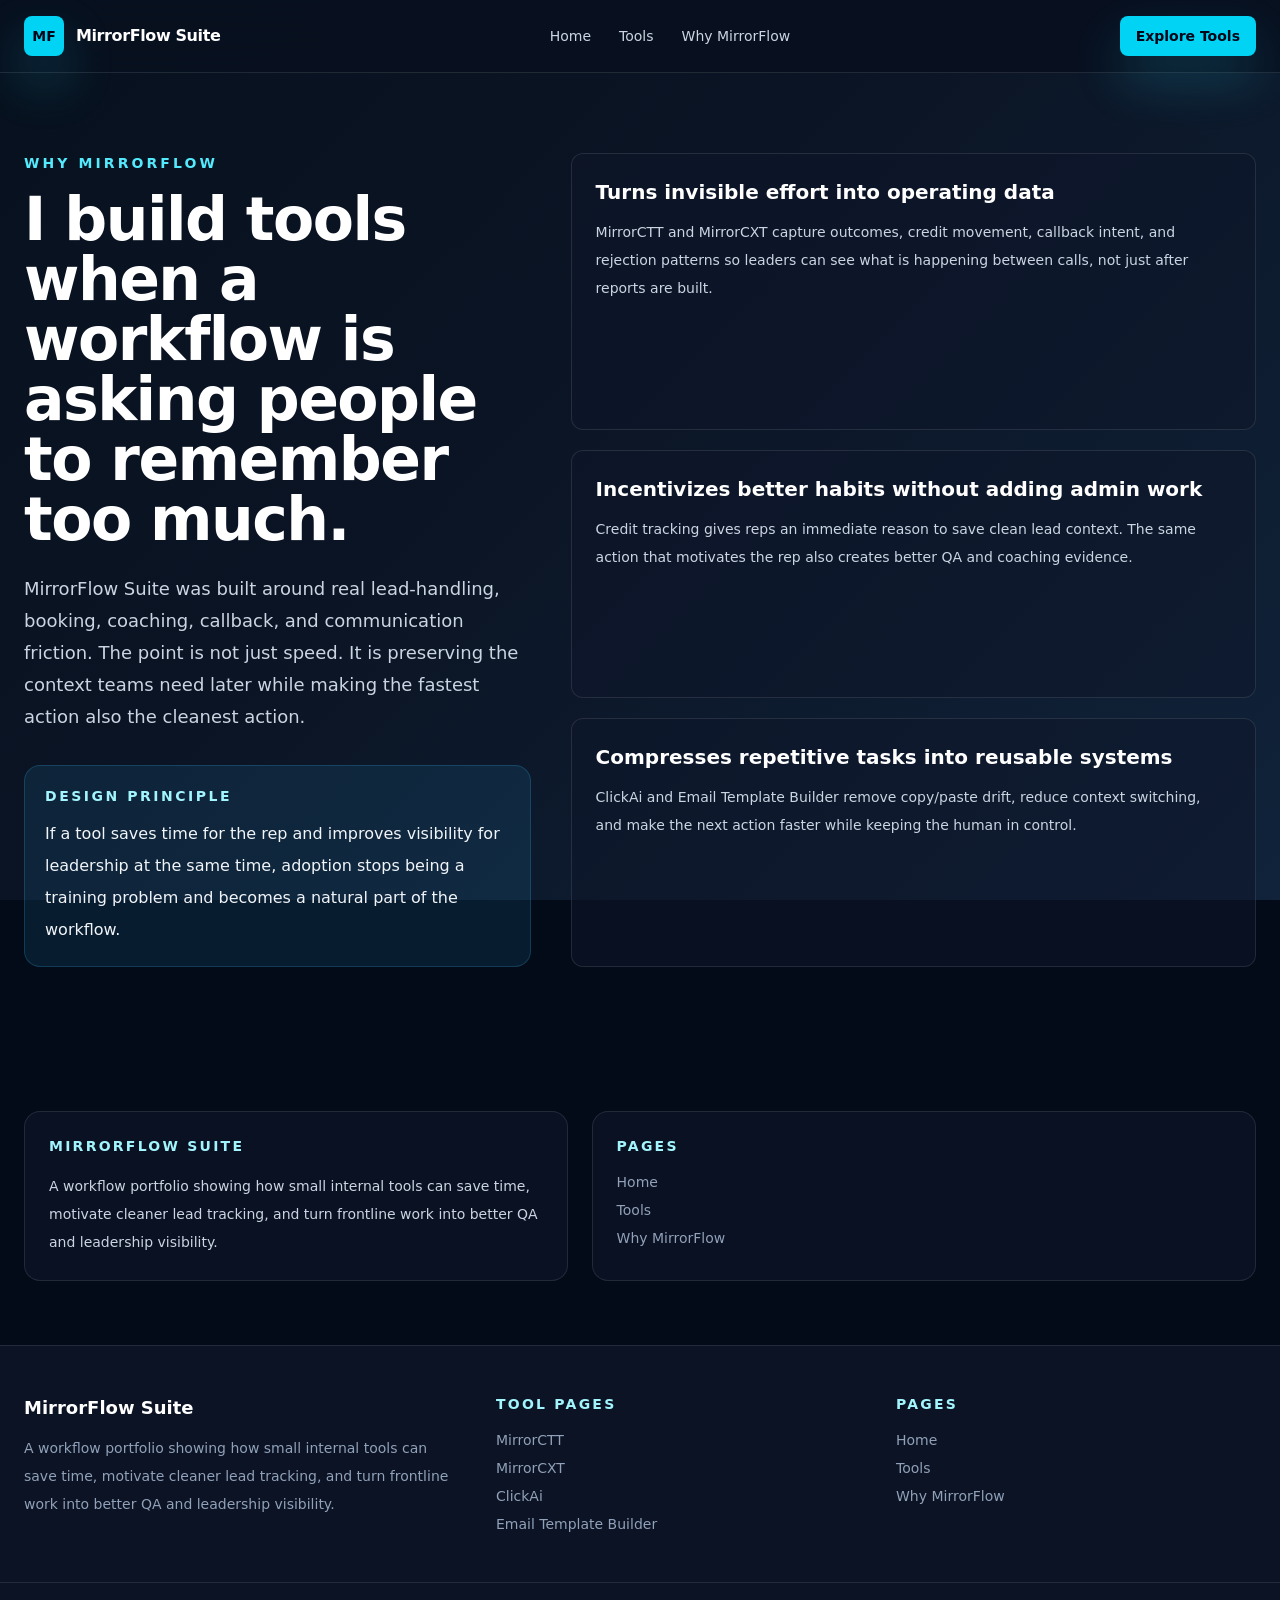
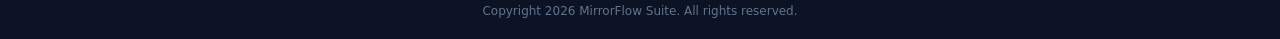
==== about/index.html @ 6e7aa5e3 "Merge MirrorFlow portfolio into privacy policy site" ====
<!doctype html>
<html lang="en">
  <head>
    <meta charset="UTF-8" />
    <meta name="viewport" content="width=device-width, initial-scale=1.0" />
    <meta name="description" content="MirrorFlow Suite is a portfolio of workflow tools that save time, incentivize cleaner lead tracking, and turn frontline work into QA and leadership visibility." />
    <title>Why MirrorFlow | MirrorFlow Suite</title>
    <link rel="stylesheet" crossorigin href="../assets/main-Bpl_9lqr.css">
    <link rel="stylesheet" href="../assets/site.css">
  </head>
  <body class="min-h-screen overflow-hidden bg-[#07111e] text-slate-100">
    <div class="pointer-events-none fixed inset-0 bg-page-hero"></div>
    <div class="pointer-events-none fixed inset-0 opacity-[0.08] bg-grid-lines"></div>
    <header class="sticky top-0 z-40 border-b border-white/10 bg-[#08111f]/88 backdrop-blur-xl">
      <nav class="mx-auto flex max-w-7xl items-center justify-between gap-4 px-5 py-4 sm:px-6 lg:px-8">
        <a href="../index.html" class="flex items-center gap-3">
          <span class="grid h-10 w-10 place-items-center rounded-lg bg-cyan-400 text-sm font-black text-slate-950 shadow-lg shadow-cyan-400/25">MF</span>
          <span class="text-base font-semibold tracking-tight text-white">MirrorFlow Suite</span>
        </a>
        <div class="hidden items-center gap-7 md:flex">
          <a href="../index.html" class="text-sm font-medium text-slate-300 transition hover:text-cyan-200">Home</a>
          <a href="../tools/index.html" class="text-sm font-medium text-slate-300 transition hover:text-cyan-200">Tools</a>
          <a href="index.html" class="text-sm font-medium text-slate-300 transition hover:text-cyan-200">Why MirrorFlow</a>
        </div>
        <a href="../tools/mirrorctt/index.html" class="inline-flex min-h-10 items-center justify-center rounded-lg bg-cyan-400 px-4 text-sm font-bold text-slate-950 shadow-lg shadow-cyan-400/20 transition hover:-translate-y-0.5 hover:bg-cyan-300">Explore Tools</a>
      </nav>
      <div class="border-t border-white/10 px-5 py-3 md:hidden">
        <div class="mx-auto flex max-w-7xl justify-between gap-3">
          <a href="../index.html" class="text-sm font-medium text-slate-300 transition hover:text-cyan-200">Home</a>
          <a href="../tools/index.html" class="text-sm font-medium text-slate-300 transition hover:text-cyan-200">Tools</a>
          <a href="index.html" class="text-sm font-medium text-slate-300 transition hover:text-cyan-200">Why MirrorFlow</a>
        </div>
      </div>
    </header>
    <main class="relative">
      <section class="mx-auto grid max-w-7xl gap-10 px-5 py-16 sm:px-6 lg:grid-cols-[0.85fr_1.15fr] lg:px-8 lg:py-20">
        <div>
          <p class="text-sm font-bold uppercase tracking-[0.22em] text-cyan-300">Why MirrorFlow</p>
          <h1 class="mt-4 text-5xl font-semibold tracking-tight text-white sm:text-6xl">I build tools when a workflow is asking people to remember too much.</h1>
          <p class="mt-6 text-lg leading-8 text-slate-300">MirrorFlow Suite was built around real lead-handling, booking, coaching, callback, and communication friction. The point is not just speed. It is preserving the context teams need later while making the fastest action also the cleanest action.</p>
          <div class="mt-8 rounded-2xl border border-cyan-300/20 bg-cyan-300/10 p-5">
            <p class="text-sm font-black uppercase tracking-[0.18em] text-cyan-200">Design principle</p>
            <p class="mt-3 text-base leading-8 text-slate-100">If a tool saves time for the rep and improves visibility for leadership at the same time, adoption stops being a training problem and becomes a natural part of the workflow.</p>
          </div>
        </div>
        <div class="grid gap-5">
          <article class="rounded-xl border border-white/10 bg-slate-950/55 p-6">
            <h2 class="text-xl font-semibold text-white">Turns invisible effort into operating data</h2>
            <p class="mt-3 text-sm leading-7 text-slate-300">MirrorCTT and MirrorCXT capture outcomes, credit movement, callback intent, and rejection patterns so leaders can see what is happening between calls, not just after reports are built.</p>
          </article>
          <article class="rounded-xl border border-white/10 bg-slate-950/55 p-6">
            <h2 class="text-xl font-semibold text-white">Incentivizes better habits without adding admin work</h2>
            <p class="mt-3 text-sm leading-7 text-slate-300">Credit tracking gives reps an immediate reason to save clean lead context. The same action that motivates the rep also creates better QA and coaching evidence.</p>
          </article>
          <article class="rounded-xl border border-white/10 bg-slate-950/55 p-6">
            <h2 class="text-xl font-semibold text-white">Compresses repetitive tasks into reusable systems</h2>
            <p class="mt-3 text-sm leading-7 text-slate-300">ClickAi and Email Template Builder remove copy/paste drift, reduce context switching, and make the next action faster while keeping the human in control.</p>
          </article>
        </div>
      </section>
      <section class="mx-auto max-w-7xl px-5 py-16 sm:px-6 lg:px-8">
        <div class="grid gap-6 lg:grid-cols-[0.9fr_1.1fr]">
          <div class="rounded-2xl border border-white/10 bg-slate-950/60 p-6">
            <p class="text-sm font-semibold uppercase tracking-[0.16em] text-cyan-200">MirrorFlow Suite</p>
            <p class="mt-4 text-sm leading-7 text-slate-300">A workflow portfolio showing how small internal tools can save time, motivate cleaner lead tracking, and turn frontline work into better QA and leadership visibility.</p>
          </div>
          <div class="rounded-2xl border border-white/10 bg-slate-950/60 p-6">
            <p class="text-sm font-semibold uppercase tracking-[0.16em] text-cyan-200">Pages</p>
            <div class="mt-4 grid gap-2">
              <a href="../index.html" class="text-sm text-slate-400 hover:text-cyan-200">Home</a>
              <a href="../tools/index.html" class="text-sm text-slate-400 hover:text-cyan-200">Tools</a>
              <a href="index.html" class="text-sm text-slate-400 hover:text-cyan-200">Why MirrorFlow</a>
            </div>
          </div>
        </div>
      </section>
    </main>
    <footer class="relative border-t border-white/10 bg-slate-950/70">
      <div class="mx-auto grid max-w-7xl gap-10 px-5 py-12 sm:px-6 md:grid-cols-[1.2fr_1fr_1fr] lg:px-8">
        <div>
          <p class="text-lg font-semibold text-white">MirrorFlow Suite</p>
          <p class="mt-3 max-w-md text-sm leading-7 text-slate-400">A workflow portfolio showing how small internal tools can save time, motivate cleaner lead tracking, and turn frontline work into better QA and leadership visibility.</p>
        </div>
        <div>
          <p class="text-sm font-semibold uppercase tracking-[0.16em] text-cyan-200">Tool pages</p>
          <div class="mt-4 grid gap-2">
            <a href="../tools/mirrorctt/index.html" class="text-sm text-slate-400 hover:text-cyan-200">MirrorCTT</a>
            <a href="../tools/mirrorcxt/index.html" class="text-sm text-slate-400 hover:text-cyan-200">MirrorCXT</a>
            <a href="../tools/clickai/index.html" class="text-sm text-slate-400 hover:text-cyan-200">ClickAi</a>
            <a href="../tools/email-template-builder/index.html" class="text-sm text-slate-400 hover:text-cyan-200">Email Template Builder</a>
          </div>
        </div>
        <div>
          <p class="text-sm font-semibold uppercase tracking-[0.16em] text-cyan-200">Pages</p>
          <div class="mt-4 grid gap-2">
            <a href="../index.html" class="text-sm text-slate-400 hover:text-cyan-200">Home</a>
            <a href="../tools/index.html" class="text-sm text-slate-400 hover:text-cyan-200">Tools</a>
            <a href="index.html" class="text-sm text-slate-400 hover:text-cyan-200">Why MirrorFlow</a>
          </div>
        </div>
      </div>
      <div class="border-t border-white/10 px-5 py-5 text-center text-xs text-slate-500">Copyright 2026 MirrorFlow Suite. All rights reserved.</div>
    </footer>
  </body>
</html>
---- assets/main-Bpl_9lqr.css ----
/*! tailwindcss v4.2.1 | MIT License | https://tailwindcss.com */
@layer properties{@supports (((-webkit-hyphens:none)) and (not (margin-trim:inline))) or ((-moz-orient:inline) and (not (color:rgb(from red r g b)))){*,:before,:after,::backdrop{--tw-border-style:solid;--tw-gradient-position:initial;--tw-gradient-from:#0000;--tw-gradient-via:#0000;--tw-gradient-to:#0000;--tw-gradient-stops:initial;--tw-gradient-via-stops:initial;--tw-gradient-from-position:0%;--tw-gradient-via-position:50%;--tw-gradient-to-position:100%;--tw-leading:initial;--tw-font-weight:initial;--tw-tracking:initial;--tw-shadow:0 0 #0000;--tw-shadow-color:initial;--tw-shadow-alpha:100%;--tw-inset-shadow:0 0 #0000;--tw-inset-shadow-color:initial;--tw-inset-shadow-alpha:100%;--tw-ring-color:initial;--tw-ring-shadow:0 0 #0000;--tw-inset-ring-color:initial;--tw-inset-ring-shadow:0 0 #0000;--tw-ring-inset:initial;--tw-ring-offset-width:0px;--tw-ring-offset-color:#fff;--tw-ring-offset-shadow:0 0 #0000;--tw-backdrop-blur:initial;--tw-backdrop-brightness:initial;--tw-backdrop-contrast:initial;--tw-backdrop-grayscale:initial;--tw-backdrop-hue-rotate:initial;--tw-backdrop-invert:initial;--tw-backdrop-opacity:initial;--tw-backdrop-saturate:initial;--tw-backdrop-sepia:initial;--tw-translate-x:0;--tw-translate-y:0;--tw-translate-z:0}}}@layer theme{:root,:host{--font-sans:ui-sans-serif, system-ui, sans-serif, "Apple Color Emoji", "Segoe UI Emoji", "Segoe UI Symbol", "Noto Color Emoji";--font-mono:ui-monospace, SFMono-Regular, Menlo, Monaco, Consolas, "Liberation Mono", "Courier New", monospace;--color-amber-100:oklch(96.2% .059 95.617);--color-amber-200:oklch(92.4% .12 95.746);--color-emerald-200:oklch(90.5% .093 164.15);--color-emerald-300:oklch(84.5% .143 164.978);--color-emerald-500:oklch(69.6% .17 162.48);--color-teal-400:oklch(77.7% .152 181.912);--color-teal-500:oklch(70.4% .14 182.503);--color-cyan-100:oklch(95.6% .045 203.388);--color-cyan-200:oklch(91.7% .08 205.041);--color-cyan-300:oklch(86.5% .127 207.078);--color-cyan-400:oklch(78.9% .154 211.53);--color-sky-600:oklch(58.8% .158 241.966);--color-blue-600:oklch(54.6% .245 262.881);--color-violet-500:oklch(60.6% .25 292.717);--color-slate-100:oklch(96.8% .007 247.896);--color-slate-200:oklch(92.9% .013 255.508);--color-slate-300:oklch(86.9% .022 252.894);--color-slate-400:oklch(70.4% .04 256.788);--color-slate-500:oklch(55.4% .046 257.417);--color-slate-950:oklch(12.9% .042 264.695);--color-black:#000;--color-white:#fff;--spacing:.25rem;--container-md:28rem;--container-2xl:42rem;--container-3xl:48rem;--container-4xl:56rem;--container-7xl:80rem;--text-xs:.75rem;--text-xs--line-height:calc(1 / .75);--text-sm:.875rem;--text-sm--line-height:calc(1.25 / .875);--text-base:1rem;--text-base--line-height:calc(1.5 / 1);--text-lg:1.125rem;--text-lg--line-height:calc(1.75 / 1.125);--text-xl:1.25rem;--text-xl--line-height:calc(1.75 / 1.25);--text-2xl:1.5rem;--text-2xl--line-height:calc(2 / 1.5);--text-3xl:1.875rem;--text-3xl--line-height:calc(2.25 / 1.875);--text-4xl:2.25rem;--text-4xl--line-height:calc(2.5 / 2.25);--text-5xl:3rem;--text-5xl--line-height:1;--text-6xl:3.75rem;--text-6xl--line-height:1;--text-7xl:4.5rem;--text-7xl--line-height:1;--font-weight-medium:500;--font-weight-semibold:600;--font-weight-bold:700;--font-weight-black:900;--tracking-tight:-.025em;--radius-lg:.5rem;--radius-xl:.75rem;--radius-2xl:1rem;--blur-xl:24px;--default-transition-duration:.15s;--default-transition-timing-function:cubic-bezier(.4, 0, .2, 1);--default-font-family:var(--font-sans);--default-mono-font-family:var(--font-mono)}}@layer base{*,:after,:before,::backdrop{box-sizing:border-box;border:0 solid;margin:0;padding:0}::file-selector-button{box-sizing:border-box;border:0 solid;margin:0;padding:0}html,:host{-webkit-text-size-adjust:100%;tab-size:4;line-height:1.5;font-family:var(--default-font-family,ui-sans-serif, system-ui, sans-serif, "Apple Color Emoji", "Segoe UI Emoji", "Segoe UI Symbol", "Noto Color Emoji");font-feature-settings:var(--default-font-feature-settings,normal);font-variation-settings:var(--default-font-variation-settings,normal);-webkit-tap-highlight-color:transparent}hr{height:0;color:inherit;border-top-width:1px}abbr:where([title]){-webkit-text-decoration:underline dotted;text-decoration:underline dotted}h1,h2,h3,h4,h5,h6{font-size:inherit;font-weight:inherit}a{color:inherit;-webkit-text-decoration:inherit;-webkit-text-decoration:inherit;-webkit-text-decoration:inherit;-webkit-text-decoration:inherit;text-decoration:inherit}b,strong{font-weight:bolder}code,kbd,samp,pre{font-family:var(--default-mono-font-family,ui-monospace, SFMono-Regular, Menlo, Monaco, Consolas, "Liberation Mono", "Courier New", monospace);font-feature-settings:var(--default-mono-font-feature-settings,normal);font-variation-settings:var(--default-mono-font-variation-settings,normal);font-size:1em}small{font-size:80%}sub,sup{vertical-align:baseline;font-size:75%;line-height:0;position:relative}sub{bottom:-.25em}sup{top:-.5em}table{text-indent:0;border-color:inherit;border-collapse:collapse}:-moz-focusring{outline:auto}progress{vertical-align:baseline}summary{display:list-item}ol,ul,menu{list-style:none}img,svg,video,canvas,audio,iframe,embed,object{vertical-align:middle;display:block}img,video{max-width:100%;height:auto}button,input,select,optgroup,textarea{font:inherit;font-feature-settings:inherit;font-variation-settings:inherit;letter-spacing:inherit;color:inherit;opacity:1;background-color:#0000;border-radius:0}::file-selector-button{font:inherit;font-feature-settings:inherit;font-variation-settings:inherit;letter-spacing:inherit;color:inherit;opacity:1;background-color:#0000;border-radius:0}:where(select:is([multiple],[size])) optgroup{font-weight:bolder}:where(select:is([multiple],[size])) optgroup option{padding-inline-start:20px}::file-selector-button{margin-inline-end:4px}::placeholder{opacity:1}@supports (not ((-webkit-appearance:-apple-pay-button))) or (contain-intrinsic-size:1px){::placeholder{color:currentColor}@supports (color:color-mix(in lab, red, red)){::placeholder{color:color-mix(in oklab, currentcolor 50%, transparent)}}}textarea{resize:vertical}::-webkit-search-decoration{-webkit-appearance:none}::-webkit-date-and-time-value{min-height:1lh;text-align:inherit}::-webkit-datetime-edit{display:inline-flex}::-webkit-datetime-edit-fields-wrapper{padding:0}::-webkit-datetime-edit{padding-block:0}::-webkit-datetime-edit-year-field{padding-block:0}::-webkit-datetime-edit-month-field{padding-block:0}::-webkit-datetime-edit-day-field{padding-block:0}::-webkit-datetime-edit-hour-field{padding-block:0}::-webkit-datetime-edit-minute-field{padding-block:0}::-webkit-datetime-edit-second-field{padding-block:0}::-webkit-datetime-edit-millisecond-field{padding-block:0}::-webkit-datetime-edit-meridiem-field{padding-block:0}::-webkit-calendar-picker-indicator{line-height:1}:-moz-ui-invalid{box-shadow:none}button,input:where([type=button],[type=reset],[type=submit]){appearance:button}::file-selector-button{appearance:button}::-webkit-inner-spin-button{height:auto}::-webkit-outer-spin-button{height:auto}[hidden]:where(:not([hidden=until-found])){display:none!important}}@layer components;@layer utilities{.pointer-events-none{pointer-events:none}.invisible{visibility:hidden}.visible{visibility:visible}.absolute{position:absolute}.fixed{position:fixed}.relative{position:relative}.sticky{position:sticky}.inset-0{inset:calc(var(--spacing) * 0)}.top-0{top:calc(var(--spacing) * 0)}.right-0{right:calc(var(--spacing) * 0)}.bottom-0{bottom:calc(var(--spacing) * 0)}.left-0{left:calc(var(--spacing) * 0)}.z-40{z-index:40}.mx-auto{margin-inline:auto}.mt-1{margin-top:calc(var(--spacing) * 1)}.mt-2{margin-top:calc(var(--spacing) * 2)}.mt-3{margin-top:calc(var(--spacing) * 3)}.mt-4{margin-top:calc(var(--spacing) * 4)}.mt-5{margin-top:calc(var(--spacing) * 5)}.mt-6{margin-top:calc(var(--spacing) * 6)}.mt-7{margin-top:calc(var(--spacing) * 7)}.mt-8{margin-top:calc(var(--spacing) * 8)}.mt-10{margin-top:calc(var(--spacing) * 10)}.mt-12{margin-top:calc(var(--spacing) * 12)}.mb-4{margin-bottom:calc(var(--spacing) * 4)}.block{display:block}.contents{display:contents}.flex{display:flex}.grid{display:grid}.hidden{display:none}.inline-flex{display:inline-flex}.h-5{height:calc(var(--spacing) * 5)}.h-6{height:calc(var(--spacing) * 6)}.h-7{height:calc(var(--spacing) * 7)}.h-8{height:calc(var(--spacing) * 8)}.h-9{height:calc(var(--spacing) * 9)}.h-10{height:calc(var(--spacing) * 10)}.h-12{height:calc(var(--spacing) * 12)}.h-14{height:calc(var(--spacing) * 14)}.h-full{height:100%}.h-px{height:1px}.max-h-\[560px\]{max-height:560px}.min-h-10{min-height:calc(var(--spacing) * 10)}.min-h-12{min-height:calc(var(--spacing) * 12)}.min-h-screen{min-height:100vh}.w-5{width:calc(var(--spacing) * 5)}.w-6{width:calc(var(--spacing) * 6)}.w-7{width:calc(var(--spacing) * 7)}.w-8{width:calc(var(--spacing) * 8)}.w-9{width:calc(var(--spacing) * 9)}.w-10{width:calc(var(--spacing) * 10)}.w-12{width:calc(var(--spacing) * 12)}.w-14{width:calc(var(--spacing) * 14)}.w-full{width:100%}.max-w-2xl{max-width:var(--container-2xl)}.max-w-3xl{max-width:var(--container-3xl)}.max-w-4xl{max-width:var(--container-4xl)}.max-w-7xl{max-width:var(--container-7xl)}.max-w-md{max-width:var(--container-md)}.min-w-0{min-width:calc(var(--spacing) * 0)}.flex-1{flex:1}.flex-\[2\]{flex:2}.shrink-0{flex-shrink:0}.grid-cols-3{grid-template-columns:repeat(3,minmax(0,1fr))}.flex-col{flex-direction:column}.flex-wrap{flex-wrap:wrap}.place-items-center{place-items:center}.items-center{align-items:center}.items-start{align-items:flex-start}.justify-between{justify-content:space-between}.justify-center{justify-content:center}.gap-2{gap:calc(var(--spacing) * 2)}.gap-3{gap:calc(var(--spacing) * 3)}.gap-4{gap:calc(var(--spacing) * 4)}.gap-5{gap:calc(var(--spacing) * 5)}.gap-6{gap:calc(var(--spacing) * 6)}.gap-7{gap:calc(var(--spacing) * 7)}.gap-10{gap:calc(var(--spacing) * 10)}.gap-12{gap:calc(var(--spacing) * 12)}.overflow-hidden{overflow:hidden}.rounded-2xl{border-radius:var(--radius-2xl)}.rounded-\[28px\]{border-radius:28px}.rounded-full{border-radius:3.40282e38px}.rounded-lg{border-radius:var(--radius-lg)}.rounded-xl{border-radius:var(--radius-xl)}.border{border-style:var(--tw-border-style);border-width:1px}.border-y{border-block-style:var(--tw-border-style);border-block-width:1px}.border-t{border-top-style:var(--tw-border-style);border-top-width:1px}.border-b{border-bottom-style:var(--tw-border-style);border-bottom-width:1px}.border-amber-200\/20{border-color:#fee68533}@supports (color:color-mix(in lab, red, red)){.border-amber-200\/20{border-color:color-mix(in oklab, var(--color-amber-200) 20%, transparent)}}.border-cyan-300{border-color:var(--color-cyan-300)}.border-cyan-300\/20{border-color:#53eafd33}@supports (color:color-mix(in lab, red, red)){.border-cyan-300\/20{border-color:color-mix(in oklab, var(--color-cyan-300) 20%, transparent)}}.border-emerald-300\/30{border-color:#5ee9b54d}@supports (color:color-mix(in lab, red, red)){.border-emerald-300\/30{border-color:color-mix(in oklab, var(--color-emerald-300) 30%, transparent)}}.border-white\/10{border-color:#ffffff1a}@supports (color:color-mix(in lab, red, red)){.border-white\/10{border-color:color-mix(in oklab, var(--color-white) 10%, transparent)}}.border-white\/15{border-color:#ffffff26}@supports (color:color-mix(in lab, red, red)){.border-white\/15{border-color:color-mix(in oklab, var(--color-white) 15%, transparent)}}.bg-\[\#0b1322\]\/95{background-color:oklab(18.7439% -.00446909 -.0328422/.95)}.bg-\[\#111b2a\]\/90{background-color:oklab(22.0531% -.00670448 -.0323344/.9)}.bg-\[\#07111e\]{background-color:#07111e}.bg-\[\#08111f\]\/88{background-color:oklab(17.6997% -.00633704 -.0316639/.88)}.bg-amber-200\/\[0\.08\]{background-color:#fee68514}@supports (color:color-mix(in lab, red, red)){.bg-amber-200\/\[0\.08\]{background-color:color-mix(in oklab, var(--color-amber-200) 8%, transparent)}}.bg-cyan-300{background-color:var(--color-cyan-300)}.bg-cyan-300\/10{background-color:#53eafd1a}@supports (color:color-mix(in lab, red, red)){.bg-cyan-300\/10{background-color:color-mix(in oklab, var(--color-cyan-300) 10%, transparent)}}.bg-cyan-300\/\[0\.06\]{background-color:#53eafd0f}@supports (color:color-mix(in lab, red, red)){.bg-cyan-300\/\[0\.06\]{background-color:color-mix(in oklab, var(--color-cyan-300) 6%, transparent)}}.bg-cyan-400{background-color:var(--color-cyan-400)}.bg-emerald-300\/10{background-color:#5ee9b51a}@supports (color:color-mix(in lab, red, red)){.bg-emerald-300\/10{background-color:color-mix(in oklab, var(--color-emerald-300) 10%, transparent)}}.bg-slate-950{background-color:var(--color-slate-950)}.bg-slate-950\/55{background-color:#0206188c}@supports (color:color-mix(in lab, red, red)){.bg-slate-950\/55{background-color:color-mix(in oklab, var(--color-slate-950) 55%, transparent)}}.bg-slate-950\/60{background-color:#02061899}@supports (color:color-mix(in lab, red, red)){.bg-slate-950\/60{background-color:color-mix(in oklab, var(--color-slate-950) 60%, transparent)}}.bg-slate-950\/65{background-color:#020618a6}@supports (color:color-mix(in lab, red, red)){.bg-slate-950\/65{background-color:color-mix(in oklab, var(--color-slate-950) 65%, transparent)}}.bg-slate-950\/70{background-color:#020618b3}@supports (color:color-mix(in lab, red, red)){.bg-slate-950\/70{background-color:color-mix(in oklab, var(--color-slate-950) 70%, transparent)}}.bg-slate-950\/75{background-color:#020618bf}@supports (color:color-mix(in lab, red, red)){.bg-slate-950\/75{background-color:color-mix(in oklab, var(--color-slate-950) 75%, transparent)}}.bg-white\/10{background-color:#ffffff1a}@supports (color:color-mix(in lab, red, red)){.bg-white\/10{background-color:color-mix(in oklab, var(--color-white) 10%, transparent)}}.bg-white\/\[0\.03\]{background-color:#ffffff08}@supports (color:color-mix(in lab, red, red)){.bg-white\/\[0\.03\]{background-color:color-mix(in oklab, var(--color-white) 3%, transparent)}}.bg-white\/\[0\.04\]{background-color:#ffffff0a}@supports (color:color-mix(in lab, red, red)){.bg-white\/\[0\.04\]{background-color:color-mix(in oklab, var(--color-white) 4%, transparent)}}.bg-white\/\[0\.05\]{background-color:#ffffff0d}@supports (color:color-mix(in lab, red, red)){.bg-white\/\[0\.05\]{background-color:color-mix(in oklab, var(--color-white) 5%, transparent)}}.bg-white\/\[0\.06\]{background-color:#ffffff0f}@supports (color:color-mix(in lab, red, red)){.bg-white\/\[0\.06\]{background-color:color-mix(in oklab, var(--color-white) 6%, transparent)}}.bg-white\/\[0\.035\]{background-color:#ffffff09}@supports (color:color-mix(in lab, red, red)){.bg-white\/\[0\.035\]{background-color:color-mix(in oklab, var(--color-white) 3.5%, transparent)}}.bg-white\/\[0\.045\]{background-color:#ffffff0b}@supports (color:color-mix(in lab, red, red)){.bg-white\/\[0\.045\]{background-color:color-mix(in oklab, var(--color-white) 4.5%, transparent)}}.bg-gradient-to-br{--tw-gradient-position:to bottom right in oklab;background-image:linear-gradient(var(--tw-gradient-stops))}.bg-gradient-to-t{--tw-gradient-position:to top in oklab;background-image:linear-gradient(var(--tw-gradient-stops))}.\[background-image\:linear-gradient\(\#e2e8f0_1px\,transparent_1px\)\,linear-gradient\(90deg\,\#e2e8f0_1px\,transparent_1px\)\]{background-image:linear-gradient(#e2e8f0 1px,#0000 1px),linear-gradient(90deg,#e2e8f0 1px,#0000 1px)}.bg-\[linear-gradient\(135deg\,\#07111e_0\%\,\#0b1424_42\%\,\#10233a_100\%\)\]{background-image:linear-gradient(135deg,#07111e 0%,#0b1424 42%,#10233a 100%)}.from-blue-600{--tw-gradient-from:var(--color-blue-600);--tw-gradient-stops:var(--tw-gradient-via-stops,var(--tw-gradient-position), var(--tw-gradient-from) var(--tw-gradient-from-position), var(--tw-gradient-to) var(--tw-gradient-to-position))}.from-emerald-500{--tw-gradient-from:var(--color-emerald-500);--tw-gradient-stops:var(--tw-gradient-via-stops,var(--tw-gradient-position), var(--tw-gradient-from) var(--tw-gradient-from-position), var(--tw-gradient-to) var(--tw-gradient-to-position))}.from-sky-600{--tw-gradient-from:var(--color-sky-600);--tw-gradient-stops:var(--tw-gradient-via-stops,var(--tw-gradient-position), var(--tw-gradient-from) var(--tw-gradient-from-position), var(--tw-gradient-to) var(--tw-gradient-to-position))}.from-slate-950{--tw-gradient-from:var(--color-slate-950);--tw-gradient-stops:var(--tw-gradient-via-stops,var(--tw-gradient-position), var(--tw-gradient-from) var(--tw-gradient-from-position), var(--tw-gradient-to) var(--tw-gradient-to-position))}.from-teal-500{--tw-gradient-from:var(--color-teal-500);--tw-gradient-stops:var(--tw-gradient-via-stops,var(--tw-gradient-position), var(--tw-gradient-from) var(--tw-gradient-from-position), var(--tw-gradient-to) var(--tw-gradient-to-position))}.via-slate-950\/70{--tw-gradient-via:#020618b3}@supports (color:color-mix(in lab, red, red)){.via-slate-950\/70{--tw-gradient-via:color-mix(in oklab, var(--color-slate-950) 70%, transparent)}}.via-slate-950\/70{--tw-gradient-via-stops:var(--tw-gradient-position), var(--tw-gradient-from) var(--tw-gradient-from-position), var(--tw-gradient-via) var(--tw-gradient-via-position), var(--tw-gradient-to) var(--tw-gradient-to-position);--tw-gradient-stops:var(--tw-gradient-via-stops)}.to-cyan-300{--tw-gradient-to:var(--color-cyan-300);--tw-gradient-stops:var(--tw-gradient-via-stops,var(--tw-gradient-position), var(--tw-gradient-from) var(--tw-gradient-from-position), var(--tw-gradient-to) var(--tw-gradient-to-position))}.to-cyan-400{--tw-gradient-to:var(--color-cyan-400);--tw-gradient-stops:var(--tw-gradient-via-stops,var(--tw-gradient-position), var(--tw-gradient-from) var(--tw-gradient-from-position), var(--tw-gradient-to) var(--tw-gradient-to-position))}.to-teal-400{--tw-gradient-to:var(--color-teal-400);--tw-gradient-stops:var(--tw-gradient-via-stops,var(--tw-gradient-position), var(--tw-gradient-from) var(--tw-gradient-from-position), var(--tw-gradient-to) var(--tw-gradient-to-position))}.to-transparent{--tw-gradient-to:transparent;--tw-gradient-stops:var(--tw-gradient-via-stops,var(--tw-gradient-position), var(--tw-gradient-from) var(--tw-gradient-from-position), var(--tw-gradient-to) var(--tw-gradient-to-position))}.to-violet-500{--tw-gradient-to:var(--color-violet-500);--tw-gradient-stops:var(--tw-gradient-via-stops,var(--tw-gradient-position), var(--tw-gradient-from) var(--tw-gradient-from-position), var(--tw-gradient-to) var(--tw-gradient-to-position))}.\[background-size\:48px_48px\]{background-size:48px 48px}.object-contain{object-fit:contain}.p-3{padding:calc(var(--spacing) * 3)}.p-4{padding:calc(var(--spacing) * 4)}.p-5{padding:calc(var(--spacing) * 5)}.p-6{padding:calc(var(--spacing) * 6)}.p-px{padding:1px}.px-3{padding-inline:calc(var(--spacing) * 3)}.px-4{padding-inline:calc(var(--spacing) * 4)}.px-5{padding-inline:calc(var(--spacing) * 5)}.py-1{padding-block:calc(var(--spacing) * 1)}.py-1\.5{padding-block:calc(var(--spacing) * 1.5)}.py-2{padding-block:calc(var(--spacing) * 2)}.py-3{padding-block:calc(var(--spacing) * 3)}.py-4{padding-block:calc(var(--spacing) * 4)}.py-5{padding-block:calc(var(--spacing) * 5)}.py-12{padding-block:calc(var(--spacing) * 12)}.py-14{padding-block:calc(var(--spacing) * 14)}.py-16{padding-block:calc(var(--spacing) * 16)}.pb-4{padding-bottom:calc(var(--spacing) * 4)}.pb-16{padding-bottom:calc(var(--spacing) * 16)}.pb-20{padding-bottom:calc(var(--spacing) * 20)}.text-center{text-align:center}.text-2xl{font-size:var(--text-2xl);line-height:var(--tw-leading,var(--text-2xl--line-height))}.text-3xl{font-size:var(--text-3xl);line-height:var(--tw-leading,var(--text-3xl--line-height))}.text-4xl{font-size:var(--text-4xl);line-height:var(--tw-leading,var(--text-4xl--line-height))}.text-5xl{font-size:var(--text-5xl);line-height:var(--tw-leading,var(--text-5xl--line-height))}.text-base{font-size:var(--text-base);line-height:var(--tw-leading,var(--text-base--line-height))}.text-lg{font-size:var(--text-lg);line-height:var(--tw-leading,var(--text-lg--line-height))}.text-sm{font-size:var(--text-sm);line-height:var(--tw-leading,var(--text-sm--line-height))}.text-xl{font-size:var(--text-xl);line-height:var(--tw-leading,var(--text-xl--line-height))}.text-xs{font-size:var(--text-xs);line-height:var(--tw-leading,var(--text-xs--line-height))}.leading-6{--tw-leading:calc(var(--spacing) * 6);line-height:calc(var(--spacing) * 6)}.leading-7{--tw-leading:calc(var(--spacing) * 7);line-height:calc(var(--spacing) * 7)}.leading-8{--tw-leading:calc(var(--spacing) * 8);line-height:calc(var(--spacing) * 8)}.font-black{--tw-font-weight:var(--font-weight-black);font-weight:var(--font-weight-black)}.font-bold{--tw-font-weight:var(--font-weight-bold);font-weight:var(--font-weight-bold)}.font-medium{--tw-font-weight:var(--font-weight-medium);font-weight:var(--font-weight-medium)}.font-semibold{--tw-font-weight:var(--font-weight-semibold);font-weight:var(--font-weight-semibold)}.tracking-\[0\.2em\]{--tw-tracking:.2em;letter-spacing:.2em}.tracking-\[0\.14em\]{--tw-tracking:.14em;letter-spacing:.14em}.tracking-\[0\.16em\]{--tw-tracking:.16em;letter-spacing:.16em}.tracking-\[0\.18em\]{--tw-tracking:.18em;letter-spacing:.18em}.tracking-\[0\.22em\]{--tw-tracking:.22em;letter-spacing:.22em}.tracking-tight{--tw-tracking:var(--tracking-tight);letter-spacing:var(--tracking-tight)}.text-amber-100{color:var(--color-amber-100)}.text-cyan-100{color:var(--color-cyan-100)}.text-cyan-200{color:var(--color-cyan-200)}.text-cyan-300{color:var(--color-cyan-300)}.text-emerald-200{color:var(--color-emerald-200)}.text-slate-100{color:var(--color-slate-100)}.text-slate-200{color:var(--color-slate-200)}.text-slate-300{color:var(--color-slate-300)}.text-slate-400{color:var(--color-slate-400)}.text-slate-500{color:var(--color-slate-500)}.text-slate-950{color:var(--color-slate-950)}.text-white{color:var(--color-white)}.uppercase{text-transform:uppercase}.opacity-\[0\.08\]{opacity:.08}.shadow-2xl{--tw-shadow:0 25px 50px -12px var(--tw-shadow-color,#00000040);box-shadow:var(--tw-inset-shadow), var(--tw-inset-ring-shadow), var(--tw-ring-offset-shadow), var(--tw-ring-shadow), var(--tw-shadow)}.shadow-lg{--tw-shadow:0 10px 15px -3px var(--tw-shadow-color,#0000001a), 0 4px 6px -4px var(--tw-shadow-color,#0000001a);box-shadow:var(--tw-inset-shadow), var(--tw-inset-ring-shadow), var(--tw-ring-offset-shadow), var(--tw-ring-shadow), var(--tw-shadow)}.shadow-xl{--tw-shadow:0 20px 25px -5px var(--tw-shadow-color,#0000001a), 0 8px 10px -6px var(--tw-shadow-color,#0000001a);box-shadow:var(--tw-inset-shadow), var(--tw-inset-ring-shadow), var(--tw-ring-offset-shadow), var(--tw-ring-shadow), var(--tw-shadow)}.shadow-black\/10{--tw-shadow-color:#0000001a}@supports (color:color-mix(in lab, red, red)){.shadow-black\/10{--tw-shadow-color:color-mix(in oklab, color-mix(in oklab, var(--color-black) 10%, transparent) var(--tw-shadow-alpha), transparent)}}.shadow-black\/30{--tw-shadow-color:#0000004d}@supports (color:color-mix(in lab, red, red)){.shadow-black\/30{--tw-shadow-color:color-mix(in oklab, color-mix(in oklab, var(--color-black) 30%, transparent) var(--tw-shadow-alpha), transparent)}}.shadow-black\/40{--tw-shadow-color:#0006}@supports (color:color-mix(in lab, red, red)){.shadow-black\/40{--tw-shadow-color:color-mix(in oklab, color-mix(in oklab, var(--color-black) 40%, transparent) var(--tw-shadow-alpha), transparent)}}.shadow-cyan-400\/20{--tw-shadow-color:#00d2ef33}@supports (color:color-mix(in lab, red, red)){.shadow-cyan-400\/20{--tw-shadow-color:color-mix(in oklab, color-mix(in oklab, var(--color-cyan-400) 20%, transparent) var(--tw-shadow-alpha), transparent)}}.shadow-cyan-400\/25{--tw-shadow-color:#00d2ef40}@supports (color:color-mix(in lab, red, red)){.shadow-cyan-400\/25{--tw-shadow-color:color-mix(in oklab, color-mix(in oklab, var(--color-cyan-400) 25%, transparent) var(--tw-shadow-alpha), transparent)}}.backdrop-blur-xl{--tw-backdrop-blur:blur(var(--blur-xl));-webkit-backdrop-filter:var(--tw-backdrop-blur,) var(--tw-backdrop-brightness,) var(--tw-backdrop-contrast,) var(--tw-backdrop-grayscale,) var(--tw-backdrop-hue-rotate,) var(--tw-backdrop-invert,) var(--tw-backdrop-opacity,) var(--tw-backdrop-saturate,) var(--tw-backdrop-sepia,);backdrop-filter:var(--tw-backdrop-blur,) var(--tw-backdrop-brightness,) var(--tw-backdrop-contrast,) var(--tw-backdrop-grayscale,) var(--tw-backdrop-hue-rotate,) var(--tw-backdrop-invert,) var(--tw-backdrop-opacity,) var(--tw-backdrop-saturate,) var(--tw-backdrop-sepia,)}.transition{transition-property:color,background-color,border-color,outline-color,text-decoration-color,fill,stroke,--tw-gradient-from,--tw-gradient-via,--tw-gradient-to,opacity,box-shadow,transform,translate,scale,rotate,filter,-webkit-backdrop-filter,backdrop-filter,display,content-visibility,overlay,pointer-events;transition-timing-function:var(--tw-ease,var(--default-transition-timing-function));transition-duration:var(--tw-duration,var(--default-transition-duration))}@media (hover:hover){.group-hover\:translate-x-1:is(:where(.group):hover *){--tw-translate-x:calc(var(--spacing) * 1);translate:var(--tw-translate-x) var(--tw-translate-y)}.hover\:-translate-y-0\.5:hover{--tw-translate-y:calc(var(--spacing) * -.5);translate:var(--tw-translate-x) var(--tw-translate-y)}.hover\:-translate-y-1:hover{--tw-translate-y:calc(var(--spacing) * -1);translate:var(--tw-translate-x) var(--tw-translate-y)}.hover\:border-cyan-300\/50:hover{border-color:#53eafd80}@supports (color:color-mix(in lab, red, red)){.hover\:border-cyan-300\/50:hover{border-color:color-mix(in oklab, var(--color-cyan-300) 50%, transparent)}}.hover\:border-cyan-300\/60:hover{border-color:#53eafd99}@supports (color:color-mix(in lab, red, red)){.hover\:border-cyan-300\/60:hover{border-color:color-mix(in oklab, var(--color-cyan-300) 60%, transparent)}}.hover\:bg-cyan-200:hover{background-color:var(--color-cyan-200)}.hover\:bg-cyan-300:hover{background-color:var(--color-cyan-300)}.hover\:bg-white\/\[0\.07\]:hover{background-color:#ffffff12}@supports (color:color-mix(in lab, red, red)){.hover\:bg-white\/\[0\.07\]:hover{background-color:color-mix(in oklab, var(--color-white) 7.0%, transparent)}}.hover\:text-cyan-200:hover{color:var(--color-cyan-200)}}@media (width>=40rem){.sm\:grid-cols-2{grid-template-columns:repeat(2,minmax(0,1fr))}.sm\:grid-cols-3{grid-template-columns:repeat(3,minmax(0,1fr))}.sm\:flex-row{flex-direction:row}.sm\:p-8{padding:calc(var(--spacing) * 8)}.sm\:px-6{padding-inline:calc(var(--spacing) * 6)}.sm\:text-4xl{font-size:var(--text-4xl);line-height:var(--tw-leading,var(--text-4xl--line-height))}.sm\:text-6xl{font-size:var(--text-6xl);line-height:var(--tw-leading,var(--text-6xl--line-height))}.sm\:text-7xl{font-size:var(--text-7xl);line-height:var(--tw-leading,var(--text-7xl--line-height))}}@media (width>=48rem){.md\:flex{display:flex}.md\:hidden{display:none}.md\:grid-cols-2{grid-template-columns:repeat(2,minmax(0,1fr))}.md\:grid-cols-3{grid-template-columns:repeat(3,minmax(0,1fr))}.md\:grid-cols-\[1\.2fr_1fr_1fr\]{grid-template-columns:1.2fr 1fr 1fr}}@media (width>=64rem){.lg\:col-span-1{grid-column:span 1/span 1}.lg\:col-span-2{grid-column:span 2/span 2}.lg\:grid-cols-3{grid-template-columns:repeat(3,minmax(0,1fr))}.lg\:grid-cols-\[0\.8fr_1\.2fr\]{grid-template-columns:.8fr 1.2fr}.lg\:grid-cols-\[0\.9fr_1\.1fr\]{grid-template-columns:.9fr 1.1fr}.lg\:grid-cols-\[0\.75fr_1\.25fr\]{grid-template-columns:.75fr 1.25fr}.lg\:grid-cols-\[0\.85fr_1\.15fr\]{grid-template-columns:.85fr 1.15fr}.lg\:grid-cols-\[0\.95fr_1\.05fr\]{grid-template-columns:.95fr 1.05fr}.lg\:grid-cols-\[1fr_0\.9fr\]{grid-template-columns:1fr .9fr}.lg\:px-8{padding-inline:calc(var(--spacing) * 8)}.lg\:py-20{padding-block:calc(var(--spacing) * 20)}}@media (width>=80rem){.xl\:grid-cols-3{grid-template-columns:repeat(3,minmax(0,1fr))}.xl\:grid-cols-4{grid-template-columns:repeat(4,minmax(0,1fr))}}}:root{--background:#08111f;--foreground:#f8fafc;color:var(--foreground);background:var(--background);font-family:Inter,ui-sans-serif,system-ui,-apple-system,BlinkMacSystemFont,Segoe UI,sans-serif}html{scroll-behavior:smooth}body{background:var(--background);min-width:320px;margin:0}button,a{-webkit-tap-highlight-color:transparent}@property --tw-border-style{syntax:"*";inherits:false;initial-value:solid}@property --tw-gradient-position{syntax:"*";inherits:false}@property --tw-gradient-from{syntax:"<color>";inherits:false;initial-value:#0000}@property --tw-gradient-via{syntax:"<color>";inherits:false;initial-value:#0000}@property --tw-gradient-to{syntax:"<color>";inherits:false;initial-value:#0000}@property --tw-gradient-stops{syntax:"*";inherits:false}@property --tw-gradient-via-stops{syntax:"*";inherits:false}@property --tw-gradient-from-position{syntax:"<length-percentage>";inherits:false;initial-value:0%}@property --tw-gradient-via-position{syntax:"<length-percentage>";inherits:false;initial-value:50%}@property --tw-gradient-to-position{syntax:"<length-percentage>";inherits:false;initial-value:100%}@property --tw-leading{syntax:"*";inherits:false}@property --tw-font-weight{syntax:"*";inherits:false}@property --tw-tracking{syntax:"*";inherits:false}@property --tw-shadow{syntax:"*";inherits:false;initial-value:0 0 #0000}@property --tw-shadow-color{syntax:"*";inherits:false}@property --tw-shadow-alpha{syntax:"<percentage>";inherits:false;initial-value:100%}@property --tw-inset-shadow{syntax:"*";inherits:false;initial-value:0 0 #0000}@property --tw-inset-shadow-color{syntax:"*";inherits:false}@property --tw-inset-shadow-alpha{syntax:"<percentage>";inherits:false;initial-value:100%}@property --tw-ring-color{syntax:"*";inherits:false}@property --tw-ring-shadow{syntax:"*";inherits:false;initial-value:0 0 #0000}@property --tw-inset-ring-color{syntax:"*";inherits:false}@property --tw-inset-ring-shadow{syntax:"*";inherits:false;initial-value:0 0 #0000}@property --tw-ring-inset{syntax:"*";inherits:false}@property --tw-ring-offset-width{syntax:"<length>";inherits:false;initial-value:0}@property --tw-ring-offset-color{syntax:"*";inherits:false;initial-value:#fff}@property --tw-ring-offset-shadow{syntax:"*";inherits:false;initial-value:0 0 #0000}@property --tw-backdrop-blur{syntax:"*";inherits:false}@property --tw-backdrop-brightness{syntax:"*";inherits:false}@property --tw-backdrop-contrast{syntax:"*";inherits:false}@property --tw-backdrop-grayscale{syntax:"*";inherits:false}@property --tw-backdrop-hue-rotate{syntax:"*";inherits:false}@property --tw-backdrop-invert{syntax:"*";inherits:false}@property --tw-backdrop-opacity{syntax:"*";inherits:false}@property --tw-backdrop-saturate{syntax:"*";inherits:false}@property --tw-backdrop-sepia{syntax:"*";inherits:false}@property --tw-translate-x{syntax:"*";inherits:false;initial-value:0}@property --tw-translate-y{syntax:"*";inherits:false;initial-value:0}@property --tw-translate-z{syntax:"*";inherits:false;initial-value:0}
---- assets/site.css ----
body {
  margin: 0;
  min-height: 100vh;
  font-family: Inter, system-ui, -apple-system, BlinkMacSystemFont, "Segoe UI", sans-serif;
  color: #e2f1ff;
  background-color: #040b18;
  background-image:
    linear-gradient(rgba(255,255,255,0.06) 1px, transparent 1px),
    linear-gradient(90deg, rgba(255,255,255,0.06) 1px, transparent 1px);
  background-size: 40px 40px;
  background-attachment: fixed;
  line-height: 1.65;
}

* {
  box-sizing: border-box;
}

.pointer-events-none {
  pointer-events: none;
}

.fixed {
  position: fixed;
}

.inset-0 {
  top: 0;
  right: 0;
  bottom: 0;
  left: 0;
}

.bg-page-hero {
  background: linear-gradient(135deg, #07111e 0%, #0b1424 42%, #10233a 100%);
}

.bg-grid-lines {
  background-image:
    linear-gradient(rgba(226,232,240,0.06) 1px, transparent 1px),
    linear-gradient(90deg, rgba(226,232,240,0.06) 1px, transparent 1px);
  background-size: 48px 48px;
}

.opacity-\[0\.08\] {
  opacity: 0.08;
}

.border-white\/10 {
  border-color: rgba(255, 255, 255, 0.1);
}

.border-white\/15 {
  border-color: rgba(255, 255, 255, 0.15);
}

.bg-white\/\[0\.04\] {
  background-color: rgba(255, 255, 255, 0.04);
}

.bg-white\/\[0\.035\] {
  background-color: rgba(255, 255, 255, 0.035);
}

.bg-white\/\[0\.05\] {
  background-color: rgba(255, 255, 255, 0.05);
}

.bg-slate-950\/70 {
  background-color: rgba(15, 23, 42, 0.7);
}

.bg-slate-950\/60 {
  background-color: rgba(15, 23, 42, 0.6);
}

.bg-slate-950\/55 {
  background-color: rgba(15, 23, 42, 0.55);
}

.bg-\[\#08111f\]\/88 {
  background-color: rgba(8, 17, 31, 0.88);
}

.shadow-cyan-400\/20 {
  box-shadow: 0 25px 50px rgba(34, 211, 238, 0.2);
}

.shadow-cyan-400\/25 {
  box-shadow: 0 25px 50px rgba(34, 211, 238, 0.25);
}

.shadow-black\/30 {
  box-shadow: 0 25px 50px rgba(0, 0, 0, 0.30);
}

.hover\:bg-cyan-300:hover {
  background-color: #67e8f9;
}

.hover\:-translate-y-0\.5:hover {
  transform: translateY(-0.125rem);
}

.hover\:border-cyan-300\/60:hover {
  border-color: rgba(56, 189, 248, 0.6);
}

.tracking-\[0\.18em\] {
  letter-spacing: 0.18em;
}

.tracking-\[0\.16em\] {
  letter-spacing: 0.16em;
}

.tracking-\[0\.14em\] {
  letter-spacing: 0.14em;
}

.tracking-\[0\.22em\] {
  letter-spacing: 0.22em;
}

.rounded-\[28px\] {
  border-radius: 28px;
}

.p-px {
  padding: 1px;
}

.bg-gradient-to-br {
  background-image: linear-gradient(135deg, #22d3ee, #67e8f9);
}

.bg-cyan-300\/10 {
  background-color: rgba(56, 189, 248, 0.10);
}





.bg-slate-950\/65 {
  background-color: rgba(15, 23, 42, 0.65);
}



.bg-white\/\[0\.045\] {
  background-color: rgba(255, 255, 255, 0.045);
}

.bg-white\/\[0\.06\] {
  background-color: rgba(255, 255, 255, 0.06);
}

.bg-[#07111e] {
  background-color: #07111e;
}

.bg-[#08111f]\/88 {
  background-color: rgba(8, 17, 31, 0.88);
}

.border-cyan-300\/20 {
  border-color: rgba(56, 189, 248, 0.20);
}





.shadow-black\/10 {
  box-shadow: 0 10px 15px rgba(0, 0, 0, 0.10);
}









.hover\:-translate-y-1:hover {
  transform: translateY(-0.25rem);
}

.hover\:bg-cyan-200:hover {
  background-color: #67e8f9;
}



.hover\:bg-white\/\[0\.07\]:hover {
  background-color: rgba(255, 255, 255, 0.07);
}

.hover\:border-cyan-300\/50:hover {
  border-color: rgba(56, 189, 248, 0.50);
}



.hover\:text-cyan-200:hover {
  color: #a5f3fc;
}

.group:hover .group-hover\:translate-x-1 {
  transform: translateX(0.25rem);
}

.mb-8 {
  margin-bottom: 2rem;
}

.p-8 {
  padding: 2rem;
}

.py-1\.5 {
  padding-top: 0.375rem;
  padding-bottom: 0.375rem;
}





.sm\:p-8 {
  padding: 2rem;
}

.sm\:text-4xl {
  font-size: 2.25rem;
  line-height: 2.5rem;
}

.sm\:text-5xl {
  font-size: 3rem;
  line-height: 1;
}

.sm\:text-6xl {
  font-size: 3.75rem;
  line-height: 1;
}

.sm\:text-7xl {
  font-size: 4.5rem;
  line-height: 1;
}

.sm\:flex-row {
  flex-direction: row;
}

.sm\:grid-cols-3 {
  grid-template-columns: repeat(3, minmax(0, 1fr));
}

.lg\:px-8 {
  padding-left: 2rem;
  padding-right: 2rem;
}

.lg\:py-20 {
  padding-top: 5rem;
  padding-bottom: 5rem;
}

.lg\:grid-cols-2 {
  grid-template-columns: repeat(2, minmax(0, 1fr));
}

.lg\:grid-cols-\[0\.75fr_1\.25fr\] {
  grid-template-columns: 0.75fr 1.25fr;
}

.lg\:grid-cols-\[0\.85fr_1\.15fr\] {
  grid-template-columns: 0.85fr 1.15fr;
}

.lg\:grid-cols-\[0\.8fr_1\.2fr\] {
  grid-template-columns: 0.8fr 1.2fr;
}

.lg\:grid-cols-\[0\.9fr_1\.1fr\] {
  grid-template-columns: 0.9fr 1.1fr;
}

.lg\:grid-cols-\[1fr_0\.9fr\] {
  grid-template-columns: 1fr 0.9fr;
}

.md\:flex {
  display: flex;
}

.md\:grid-cols-2 {
  grid-template-columns: repeat(2, minmax(0, 1fr));
}

.md\:grid-cols-3 {
  grid-template-columns: repeat(3, minmax(0, 1fr));
}

.md\:grid-cols-\[1\.2fr_1fr_1fr\] {
  grid-template-columns: 1.2fr 1fr 1fr;
}

.md\:hidden {
  display: none;
}

@media (min-width: 640px) {
  .sm\:p-8 {
    padding: 2rem;
  }

  .sm\:text-4xl {
    font-size: 2.25rem;
    line-height: 2.5rem;
  }

  .sm\:text-5xl {
    font-size: 3rem;
    line-height: 1;
  }

  .sm\:text-6xl {
    font-size: 3.75rem;
    line-height: 1;
  }

  .sm\:text-7xl {
    font-size: 4.5rem;
    line-height: 1;
  }

  .sm\:flex-row {
    flex-direction: row;
  }

  .sm\:grid-cols-3 {
    grid-template-columns: repeat(3, minmax(0, 1fr));
  }
}

@media (min-width: 768px) {
  .md\:flex {
    display: flex;
  }

  .md\:grid-cols-2 {
    grid-template-columns: repeat(2, minmax(0, 1fr));
  }

  .md\:grid-cols-3 {
    grid-template-columns: repeat(3, minmax(0, 1fr));
  }

  .md\:grid-cols-\[1\.2fr_1fr_1fr\] {
    grid-template-columns: 1.2fr 1fr 1fr;
  }

  .md\:hidden {
    display: none;
  }
}

@media (min-width: 1024px) {
  .lg\:px-8 {
    padding-left: 2rem;
    padding-right: 2rem;
  }

  .lg\:py-20 {
    padding-top: 5rem;
    padding-bottom: 5rem;
  }

  .lg\:grid-cols-2 {
    grid-template-columns: repeat(2, minmax(0, 1fr));
  }

  .lg\:grid-cols-\[0\.75fr_1\.25fr\] {
    grid-template-columns: 0.75fr 1.25fr;
  }

  .lg\:grid-cols-\[0\.85fr_1\.15fr\] {
    grid-template-columns: 0.85fr 1.15fr;
  }

  .lg\:grid-cols-\[0\.8fr_1\.2fr\] {
    grid-template-columns: 0.8fr 1.2fr;
  }

  .lg\:grid-cols-\[0\.9fr_1\.1fr\] {
    grid-template-columns: 0.9fr 1.1fr;
  }

  .lg\:grid-cols-\[1fr_0\.9fr\] {
    grid-template-columns: 1fr 0.9fr;
  }
}

@media (min-width: 1280px) {
  .xl\:grid-cols-3 {
    grid-template-columns: repeat(3, minmax(0, 1fr));
  }

  .xl\:grid-cols-4 {
    grid-template-columns: repeat(4, minmax(0, 1fr));
  }
}

.hover\:font-bold:hover {
  font-weight: 700;
}

.hover\:text-slate-300:hover {
  color: #cbd5e1;
}

.hover\:text-white:hover {
  color: white;
}

.hover\:translate-x-1:hover {
  transform: translateX(0.25rem);
}















.min-h-10 {
  min-height: 2.5rem;
}

.min-h-12 {
  min-height: 3rem;
}

@media (min-width: 640px) {
  .sm\:px-6 {
    padding-left: 1.5rem;
    padding-right: 1.5rem;
  }




}

@media (min-width: 768px) {





}

@media (min-width: 1024px) {





}

@media (min-width: 1280px) {

}
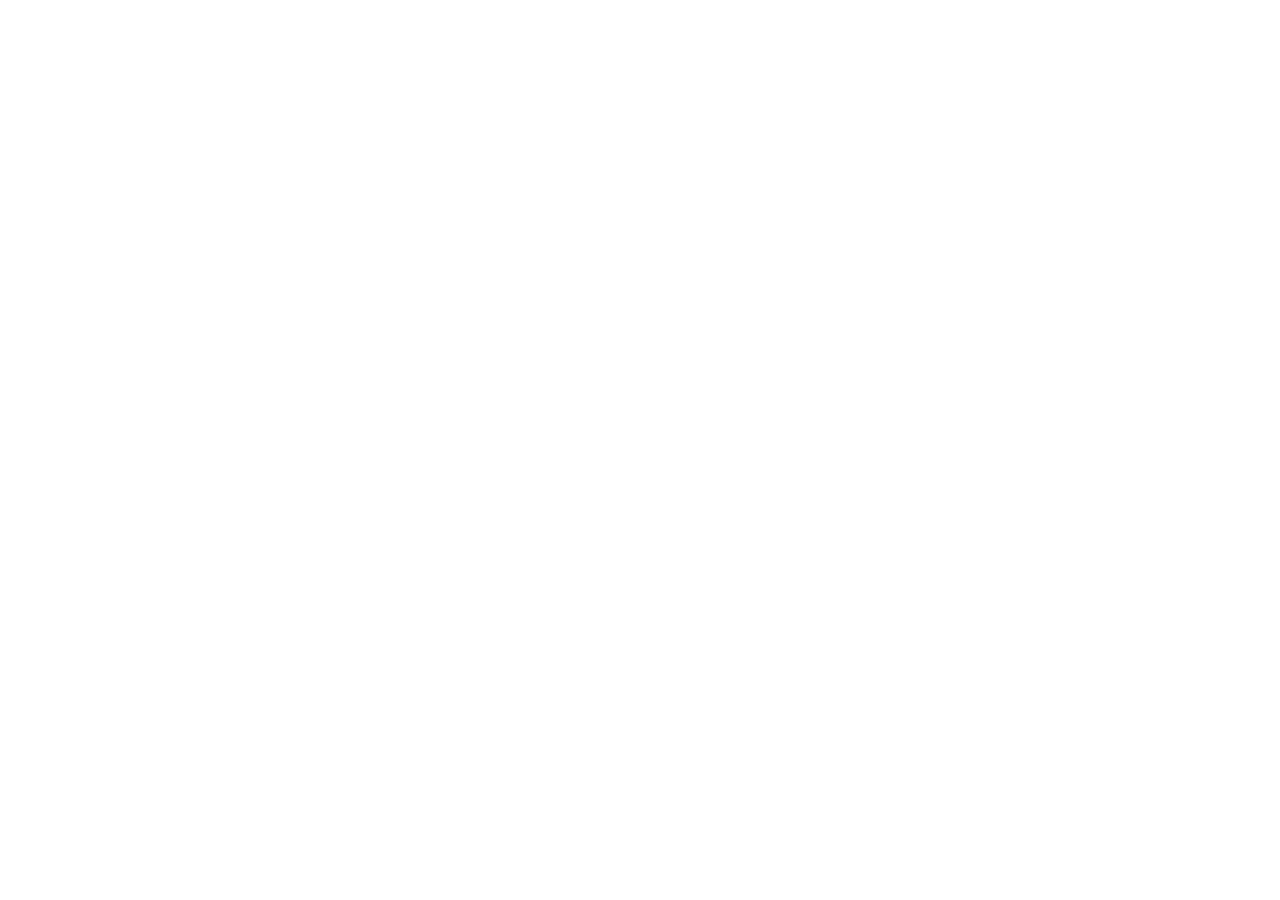
==== commit 09a0d27e: "Restore original portfolio UI and scrolling" ====
--- a/about/index.html
+++ b/about/index.html
@@ -3,103 +3,31 @@
   <head>
     <meta charset="UTF-8" />
     <meta name="viewport" content="width=device-width, initial-scale=1.0" />
-    <meta name="description" content="MirrorFlow Suite is a portfolio of workflow tools that save time, incentivize cleaner lead tracking, and turn frontline work into QA and leadership visibility." />
-    <title>Why MirrorFlow | MirrorFlow Suite</title>
-    <link rel="stylesheet" crossorigin href="../assets/main-Bpl_9lqr.css">
-    <link rel="stylesheet" href="../assets/site.css">
+    <meta
+      name="description"
+      content="MirrorFlow Suite is a portfolio of workflow tools that save time, incentivize cleaner lead tracking, and turn frontline work into QA and leadership visibility."
+    />
+    <title>MirrorFlow Suite</title>
+    <script type="module" crossorigin src="/PrivacyPolicy/assets/index-v90kgVyf.js"></script>
+    <link rel="stylesheet" crossorigin href="/PrivacyPolicy/assets/index-9Qqyczey.css">
   </head>
-  <body class="min-h-screen overflow-hidden bg-[#07111e] text-slate-100">
-    <div class="pointer-events-none fixed inset-0 bg-page-hero"></div>
-    <div class="pointer-events-none fixed inset-0 opacity-[0.08] bg-grid-lines"></div>
-    <header class="sticky top-0 z-40 border-b border-white/10 bg-[#08111f]/88 backdrop-blur-xl">
-      <nav class="mx-auto flex max-w-7xl items-center justify-between gap-4 px-5 py-4 sm:px-6 lg:px-8">
-        <a href="../index.html" class="flex items-center gap-3">
-          <span class="grid h-10 w-10 place-items-center rounded-lg bg-cyan-400 text-sm font-black text-slate-950 shadow-lg shadow-cyan-400/25">MF</span>
-          <span class="text-base font-semibold tracking-tight text-white">MirrorFlow Suite</span>
-        </a>
-        <div class="hidden items-center gap-7 md:flex">
-          <a href="../index.html" class="text-sm font-medium text-slate-300 transition hover:text-cyan-200">Home</a>
-          <a href="../tools/index.html" class="text-sm font-medium text-slate-300 transition hover:text-cyan-200">Tools</a>
-          <a href="index.html" class="text-sm font-medium text-slate-300 transition hover:text-cyan-200">Why MirrorFlow</a>
-        </div>
-        <a href="../tools/mirrorctt/index.html" class="inline-flex min-h-10 items-center justify-center rounded-lg bg-cyan-400 px-4 text-sm font-bold text-slate-950 shadow-lg shadow-cyan-400/20 transition hover:-translate-y-0.5 hover:bg-cyan-300">Explore Tools</a>
-      </nav>
-      <div class="border-t border-white/10 px-5 py-3 md:hidden">
-        <div class="mx-auto flex max-w-7xl justify-between gap-3">
-          <a href="../index.html" class="text-sm font-medium text-slate-300 transition hover:text-cyan-200">Home</a>
-          <a href="../tools/index.html" class="text-sm font-medium text-slate-300 transition hover:text-cyan-200">Tools</a>
-          <a href="index.html" class="text-sm font-medium text-slate-300 transition hover:text-cyan-200">Why MirrorFlow</a>
-        </div>
-      </div>
-    </header>
-    <main class="relative">
-      <section class="mx-auto grid max-w-7xl gap-10 px-5 py-16 sm:px-6 lg:grid-cols-[0.85fr_1.15fr] lg:px-8 lg:py-20">
-        <div>
-          <p class="text-sm font-bold uppercase tracking-[0.22em] text-cyan-300">Why MirrorFlow</p>
-          <h1 class="mt-4 text-5xl font-semibold tracking-tight text-white sm:text-6xl">I build tools when a workflow is asking people to remember too much.</h1>
-          <p class="mt-6 text-lg leading-8 text-slate-300">MirrorFlow Suite was built around real lead-handling, booking, coaching, callback, and communication friction. The point is not just speed. It is preserving the context teams need later while making the fastest action also the cleanest action.</p>
-          <div class="mt-8 rounded-2xl border border-cyan-300/20 bg-cyan-300/10 p-5">
-            <p class="text-sm font-black uppercase tracking-[0.18em] text-cyan-200">Design principle</p>
-            <p class="mt-3 text-base leading-8 text-slate-100">If a tool saves time for the rep and improves visibility for leadership at the same time, adoption stops being a training problem and becomes a natural part of the workflow.</p>
-          </div>
-        </div>
-        <div class="grid gap-5">
-          <article class="rounded-xl border border-white/10 bg-slate-950/55 p-6">
-            <h2 class="text-xl font-semibold text-white">Turns invisible effort into operating data</h2>
-            <p class="mt-3 text-sm leading-7 text-slate-300">MirrorCTT and MirrorCXT capture outcomes, credit movement, callback intent, and rejection patterns so leaders can see what is happening between calls, not just after reports are built.</p>
-          </article>
-          <article class="rounded-xl border border-white/10 bg-slate-950/55 p-6">
-            <h2 class="text-xl font-semibold text-white">Incentivizes better habits without adding admin work</h2>
-            <p class="mt-3 text-sm leading-7 text-slate-300">Credit tracking gives reps an immediate reason to save clean lead context. The same action that motivates the rep also creates better QA and coaching evidence.</p>
-          </article>
-          <article class="rounded-xl border border-white/10 bg-slate-950/55 p-6">
-            <h2 class="text-xl font-semibold text-white">Compresses repetitive tasks into reusable systems</h2>
-            <p class="mt-3 text-sm leading-7 text-slate-300">ClickAi and Email Template Builder remove copy/paste drift, reduce context switching, and make the next action faster while keeping the human in control.</p>
-          </article>
-        </div>
-      </section>
-      <section class="mx-auto max-w-7xl px-5 py-16 sm:px-6 lg:px-8">
-        <div class="grid gap-6 lg:grid-cols-[0.9fr_1.1fr]">
-          <div class="rounded-2xl border border-white/10 bg-slate-950/60 p-6">
-            <p class="text-sm font-semibold uppercase tracking-[0.16em] text-cyan-200">MirrorFlow Suite</p>
-            <p class="mt-4 text-sm leading-7 text-slate-300">A workflow portfolio showing how small internal tools can save time, motivate cleaner lead tracking, and turn frontline work into better QA and leadership visibility.</p>
-          </div>
-          <div class="rounded-2xl border border-white/10 bg-slate-950/60 p-6">
-            <p class="text-sm font-semibold uppercase tracking-[0.16em] text-cyan-200">Pages</p>
-            <div class="mt-4 grid gap-2">
-              <a href="../index.html" class="text-sm text-slate-400 hover:text-cyan-200">Home</a>
-              <a href="../tools/index.html" class="text-sm text-slate-400 hover:text-cyan-200">Tools</a>
-              <a href="index.html" class="text-sm text-slate-400 hover:text-cyan-200">Why MirrorFlow</a>
-            </div>
-          </div>
-        </div>
-      </section>
-    </main>
-    <footer class="relative border-t border-white/10 bg-slate-950/70">
-      <div class="mx-auto grid max-w-7xl gap-10 px-5 py-12 sm:px-6 md:grid-cols-[1.2fr_1fr_1fr] lg:px-8">
-        <div>
-          <p class="text-lg font-semibold text-white">MirrorFlow Suite</p>
-          <p class="mt-3 max-w-md text-sm leading-7 text-slate-400">A workflow portfolio showing how small internal tools can save time, motivate cleaner lead tracking, and turn frontline work into better QA and leadership visibility.</p>
-        </div>
-        <div>
-          <p class="text-sm font-semibold uppercase tracking-[0.16em] text-cyan-200">Tool pages</p>
-          <div class="mt-4 grid gap-2">
-            <a href="../tools/mirrorctt/index.html" class="text-sm text-slate-400 hover:text-cyan-200">MirrorCTT</a>
-            <a href="../tools/mirrorcxt/index.html" class="text-sm text-slate-400 hover:text-cyan-200">MirrorCXT</a>
-            <a href="../tools/clickai/index.html" class="text-sm text-slate-400 hover:text-cyan-200">ClickAi</a>
-            <a href="../tools/email-template-builder/index.html" class="text-sm text-slate-400 hover:text-cyan-200">Email Template Builder</a>
-          </div>
-        </div>
-        <div>
-          <p class="text-sm font-semibold uppercase tracking-[0.16em] text-cyan-200">Pages</p>
-          <div class="mt-4 grid gap-2">
-            <a href="../index.html" class="text-sm text-slate-400 hover:text-cyan-200">Home</a>
-            <a href="../tools/index.html" class="text-sm text-slate-400 hover:text-cyan-200">Tools</a>
-            <a href="index.html" class="text-sm text-slate-400 hover:text-cyan-200">Why MirrorFlow</a>
-          </div>
-        </div>
-      </div>
-      <div class="border-t border-white/10 px-5 py-5 text-center text-xs text-slate-500">Copyright 2026 MirrorFlow Suite. All rights reserved.</div>
-    </footer>
+  <body>
+    <div id="root"></div>
+    <script>
+      window.__loadMirrorFlowFallback = function () {
+        if (!window.location.hostname.includes("github.io")) return;
+        var cssHref = "/Porfolio/assets/index-9Qqyczey.css";
+        if (!document.querySelector('link[href="' + cssHref + '"]')) {
+          var link = document.createElement("link");
+          link.rel = "stylesheet";
+          link.href = cssHref;
+          document.head.appendChild(link);
+        }
+        var script = document.createElement("script");
+        script.type = "module";
+        script.src = "/Porfolio/assets/index-DXV_0JYF.js";
+        document.body.appendChild(script);
+      };
+    </script>
   </body>
 </html>
